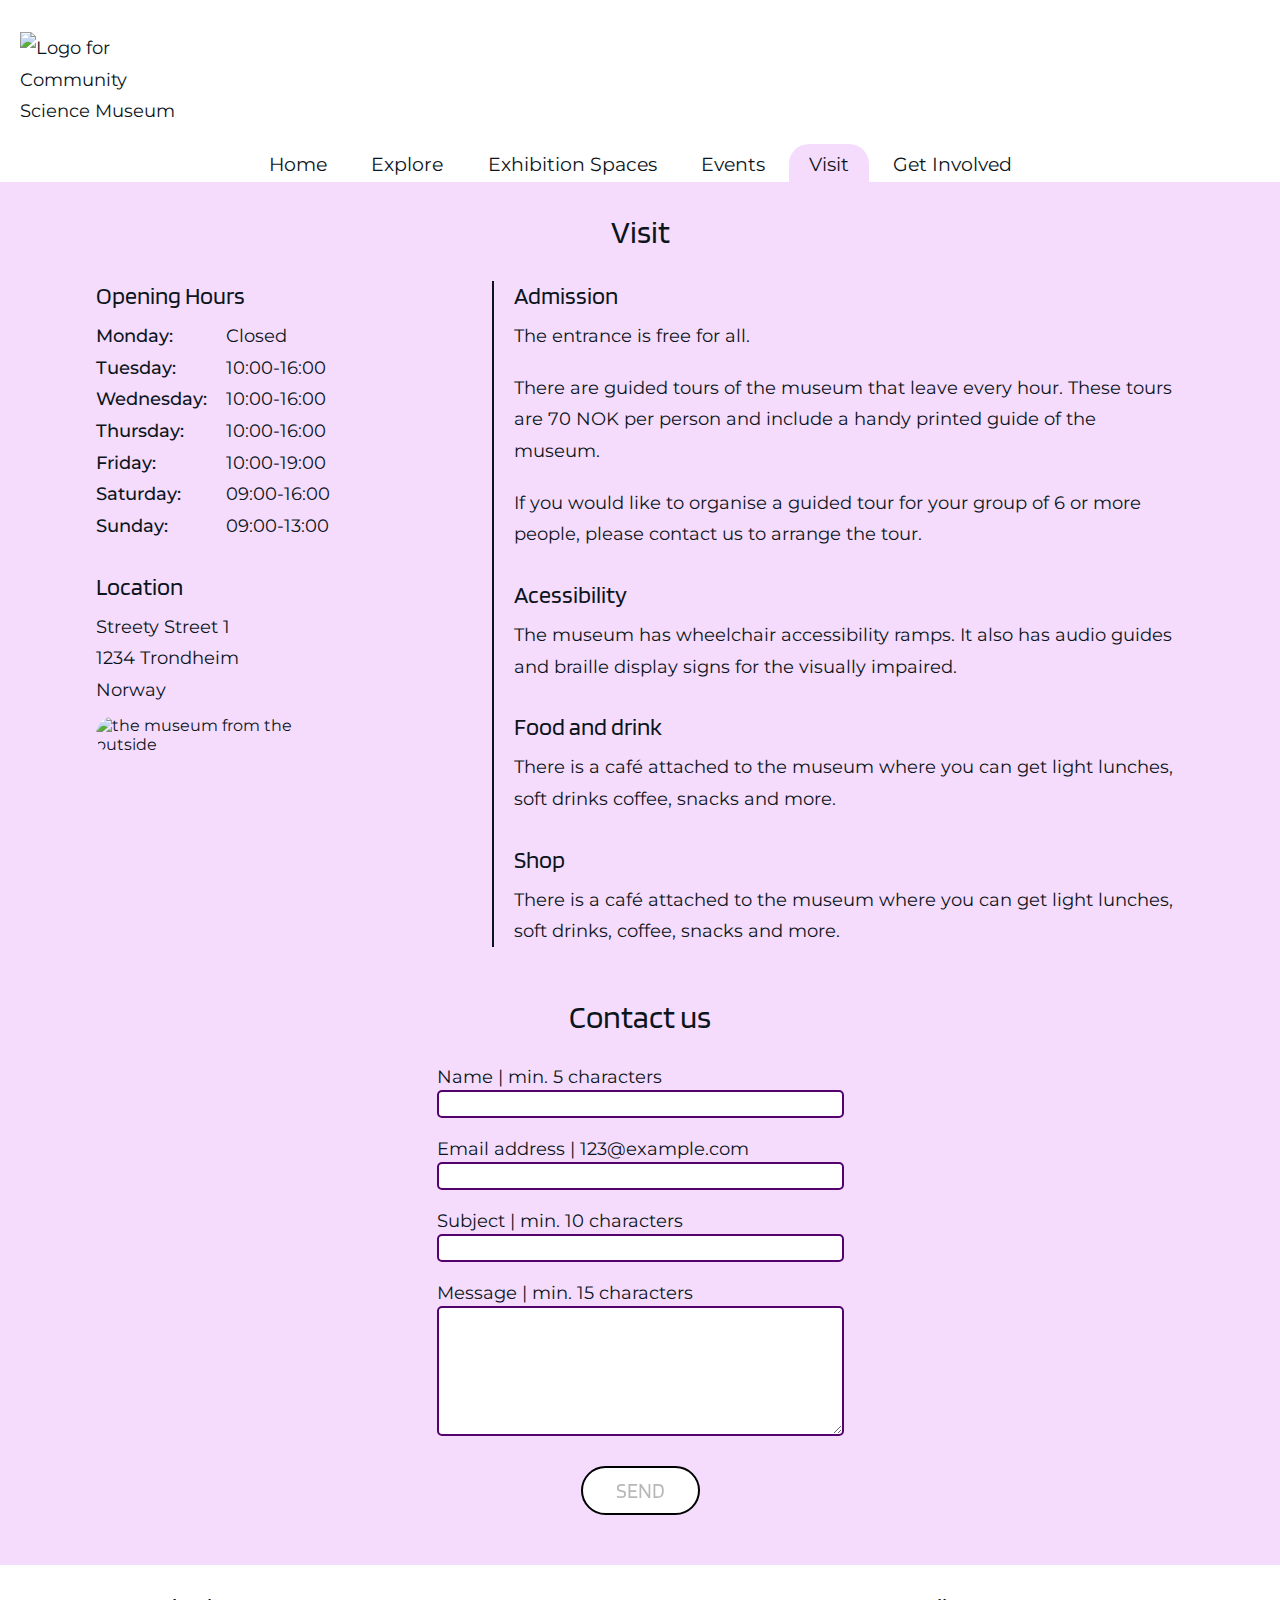
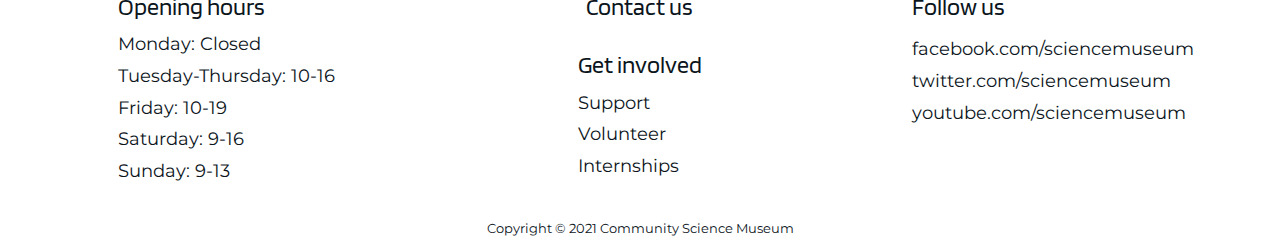
==== visit.html @ 9abbecec "smol edits" ====
<!DOCTYPE html>
<html lang="en">

<head>
  <meta charset="UTF-8">
  <meta name="viewport" content="width=device-width, initial-scale=1.0">
  <meta name="description"
    content="Community Science Museum - Come visit us">
  <script src="https://kit.fontawesome.com/96bb08a331.js"
    crossorigin="anonymous"></script>
  <link rel="preconnect" href="https://fonts.googleapis.com">
  <link rel="preconnect" href="https://fonts.gstatic.com" crossorigin>
  <link
    href="https://fonts.googleapis.com/css2?family=Blinker:wght@200;300;400;600;700&family=Montserrat:ital,wght@0,300;0,400;0,500;0,600;1,300&display=swap"
    rel="stylesheet">
  <link href="css/visit.css" rel="stylesheet">
  <link href="css/imports/global_medium_screen.css" rel="stylesheet">
  <link href="css/imports/global_small_screen.css" rel="stylesheet">
  <title>Community Science Museum | Visit</title>
</head>

<body>
  <header>
    <div>
      <a href="index.html"><img src="images/logo.png"
          alt="Logo for Community Science Museum" class="logo-desktop"></a>
      <a href="index.html"><img src="images/logo_smaller_screen.png"
          alt="Logo for Community Science Museum" class="logo-smaller"></a>
    </div>
    <button class="hamb-menu" id="hamburger-menu"><i
        class="fas fa-bars"></i></button>

    <nav class="navbar">
      <ul>
        <li class="nav-home"><a href="index.html">Home</a></li>
        <li class="nav-explore"><a href="explore.html">Explore</a>
        </li>
        <li class="nav-exhib-space"><a
            href="exhibition_spaces.html">Exhibition Spaces</a></li>
        <li class="nav-events"><a href="events.html">Events</a></li>
        <li class="nav-visit active"><a href="visit.html">Visit</a></li>
        <li class="nav-get-involved"><a href="get_involved.html">Get
            Involved</a></li>
        <li class="nav-contact active"><a href="visit.html#contact"
            class="contact-nav-sm">Contact</a>
        </li>
      </ul>
    </nav>
  </header>

  <main>
    <h1>Visit</h1>
    <div class="top">
      <section class="left-side">
        <div>
          <h2>Opening Hours</h2>
          <div class="hours">
            <div class="day">
              <p>Monday:</p>
              <p>Tuesday:</p>
              <p>Wednesday:</p>
              <p>Thursday:</p>
              <p>Friday:</p>
              <p>Saturday:</p>
              <p>Sunday:</p>
            </div>
            <div class="time">
              <p>Closed</p>
              <p>10:00-16:00</p>
              <p>10:00-16:00</p>
              <p>10:00-16:00</p>
              <p>10:00-19:00</p>
              <p>09:00-16:00</p>
              <p>09:00-13:00</p>
            </div>
          </div>
        </div>
        <div>
          <h2>Location</h2>
          <p>Streety Street 1</p>
          <p>1234 Trondheim</p>
          <p>Norway</p>
          <img src="images/museum_outside.jpg"
            alt="the museum from the outside">
        </div>
      </section>
      <section class="right-side">
        <div>
          <h2>Admission</h2>
          <p>The entrance is free for all. </p>
          <p class="p2">There are guided tours of the museum that leave
            every hour. These tours are 70 NOK per person
            and include a
            handy printed guide of the museum. </p>
          <p class="p3">If you would like to organise a guided tour for
            your group of 6 or more people, please contact
            us to
            arrange
            the tour.</p>
        </div>
        <div>
          <h2>Acessibility</h2>
          <p class="p1">The museum has wheelchair accessibility ramps. It
            also has audio guides and braille display
            signs for the
            visually impaired.</p>
        </div>
        <div>
          <h2>Food and drink</h2>
          <p class="p1">There is a café attached to the museum where you
            can get light lunches, soft drinks coffee,
            snacks and
            more.</p>
        </div>
        <h2>Shop</h2>
        <p>There is a café attached to the museum where you can get light
          lunches, soft drinks, coffee,
          snacks and more.
        </p>
      </section>
    </div>

    <section class="contact" id="contact">
      <h2 class="contact-heading">Contact us</h2>

      <form id="form">
        <div>
          <label class="form-label">
            <span>Name | min. 5 characters</span>
            <input type="text" name="name" id="name">
          </label>
          <div class="form-error nameError">*Must be min. 5 characters
          </div>
        </div>

        <div>
          <label class="form-label">
            <span>Email address | 123@example.com</span>
            <input type="email" name="email" id="email">
          </label>
          <div class="form-error emailError">*Please enter a valid email
            address</div>
        </div>

        <div>
          <label class="form-label">
            <span>Subject | min. 10 characters</span>
            <input type="text" name="subject" id="subject">
          </label>
          <div class="form-error subjectError">*Must be min. 10 characters
          </div>
        </div>

        <div>
          <label class="form-label">
            <span>Message | min. 15 characters</span>
            <textarea name="message" id="message" rows="6"></textarea>
          </label>
          <div class="form-error messageError">*Must be min. 15 characters
          </div>
        </div>
        <button type="submit" class="button submit" disabled>Send</button>
      </form>
    </section>

  </main>

  <footer>
    <div class="footer-content">
      <section class="left">
        <a href="visit.html" class="hours">Opening hours</a>
        <p>Monday: Closed</p>
        <p>Tuesday-Thursday: 10-16</p>
        <p>Friday: 10-19</p>
        <p>Saturday: 9-16</p>
        <p>Sunday: 9-13</p>
      </section>
      <section class="middle">
        <a href="#contact" class="contact">Contact us</a>
        <div>
          <a href="get_involved.html#involved" class="involve">Get
            involved</a>
          <ul>
            <li><a href="get_involved.html#support">Support</a></li>
            <li><a href="get_involved.html#volunteer">Volunteer</a></li>
            <li><a href="get_involved.html#internship">Internships</a></li>
          </ul>
        </div>
      </section>
      <section class="right">
        <p class="follow">Follow us</p>
        <p>facebook.com/sciencemuseum</p>
        <p>twitter.com/sciencemuseum</p>
        <p>youtube.com/sciencemuseum</p>
      </section>
    </div>
    <p class="copy">Copyright &copy; 2021 Community Science Museum</p>
  </footer>

  <script src="js/global.js"></script>
  <script src="js/contact.js"></script>
</body>

</html>
---- css/visit.css ----
@import "imports/typography.css";
@import "imports/global_styles.css";

header {
  grid-area: header;
}

main {
  grid-area: main;
  background-color: var(--bg-pink);
}

footer {
  grid-area: footer;
}

body {
  display: grid;
  grid-template-areas:
  'header'
  'main'
  'footer';
  margin: 0px;
}

main {
  padding-bottom: 50px;
}

/*top*/
.top {
  display: grid;
  grid-template-columns: 1fr 2fr;
  grid-gap: 50px;
  width: 70%;
  margin: 0 auto;
}

h2 {
  margin-bottom: 10px;
}

main .left-side img {
  max-width: 250px;
  margin-top: 10px;
}

main .hours {
  display: grid;
  grid-template-columns: 0.6fr 1fr;
  justify-content: left;
}

.day p {
  font-weight: 500;
}

.p1, .p3, main .hours {
  margin-bottom: 30px;
}

.p2 {
  margin: 20px 0px;
}

.right-side {
  border-left: 2px solid var(--black);
  padding-left: 20px;
  height: fit-content;
  height: -moz-fit-content;
}

/*bottom / contact form*/

.contact {
  display: grid;
  justify-content: center;
}

.contact-heading {
  text-align: center;
  margin-top: 50px;
}

.form-label {
  display: grid;
}

input, textarea {
  width: 25rem;
  border: 2px solid var(--purple-box);
  border-radius: 5px;
  padding: 0 0 0 3px;
}

input {
  height: 1.5rem;
}

span {
  margin: 20px 0 3px 0;
}

.form-error {
  color: rgb(145, 6, 6);
  margin-top: 5px;
}

.form-error, .submit {
  font-weight: 500;
}

.submit {
  display: block;
  margin: 30px auto 0 auto;
}

@media only screen and (max-width: 1300px) {
  .top {
    width: 85%;
  }
}

@media only screen and (max-width: 1150px) {
  .top {
    width: 95%;
  }

  main {
    padding: 0px 70px 50px 70px;
  }

  main .left-side img {
    max-width: 200px;
  }

  .right-side {
    height: 100%;
  }

  .contact-heading {
    margin-top: 40px;
  }

  .left-side .time {
    justify-self: center;
  }
}

@media only screen and (max-width: 900px) {
  main {
    padding: 0px 20px 50px 20px;
  }

  .top {
    grid-template-columns: 1fr;
    gap: 0px;
  }

  .left-side {
    display: grid;
    grid-template-columns: 1fr 1fr;
    justify-items: center;
    gap: 30px;
  }

  .hours {
    gap: 20px;
  }

  .right-side {
    border: none;
    margin-top: 20px;
    padding: 0px;
  }

  main .left-side img {
    max-width: 150px;
  }
}

@media only screen and (max-width: 500px) {
  input, textarea {
    width: 100%;
  }

  h2 {
    font-size: 1.3em;
  }

  .left-side {
    grid-template-columns: 1fr;
    justify-items: start;
    gap: 0px;
    margin: auto;
  }

  .contact label, form p, .requirement {
    font-size: 0.9em;
  }
}
---- css/imports/global_medium_screen.css ----
@media only screen and (max-width: 900px) {

  #hamburger-menu, nav .nav-contact, .logo-smaller {
    display: block;
  }

  nav, .bar, .logo-desktop {
    display: none;
  }

  /*header / nav*/
  header {
    display: grid;
    grid-template-columns: 1fr auto;
    position: relative;
  }

  .logo-smaller {
    width: 50%;
    margin: 20px auto;
  }

  #hamburger-menu {
    border-style: none;
    padding-right: 20px;
  }

  .navbar {
    position: absolute;
    right: 0;
    top: 0;
  }

  .fa-bars, .fa-times {
    margin: 0px 0px 5px 20px;
  }

  .fa-bars {
    font-size: 1.8rem;
  }

  .fa-times {
    font-size: 2.2rem;
  }

  nav ul {
    display: flex;
    flex-direction: column;
    background-color: white;
  }

  nav li {
    text-align: right;
    margin: 0px;
    padding: 10px 30px;
  }

  nav li:nth-child(odd) {
    background-color: var(--white);
  }

  nav .active {
    border-radius: 0;
    font-weight: 600;
  }

  h1 {
    font-size: 1.8em;
  }

  /*footer*/
  .footer-content {
    grid-template-columns: 1.5fr 1fr;
    grid-gap: 20px;
    margin-left: 30px;
  }

  .left, .middle, .right {
    justify-self: start;
  }

  .left .hours, .middle .contact,
  .middle .involve, .follow {
    font-size: 1.4em;
  }

  .middle ul a {
    font-size: 1em;
  }
}
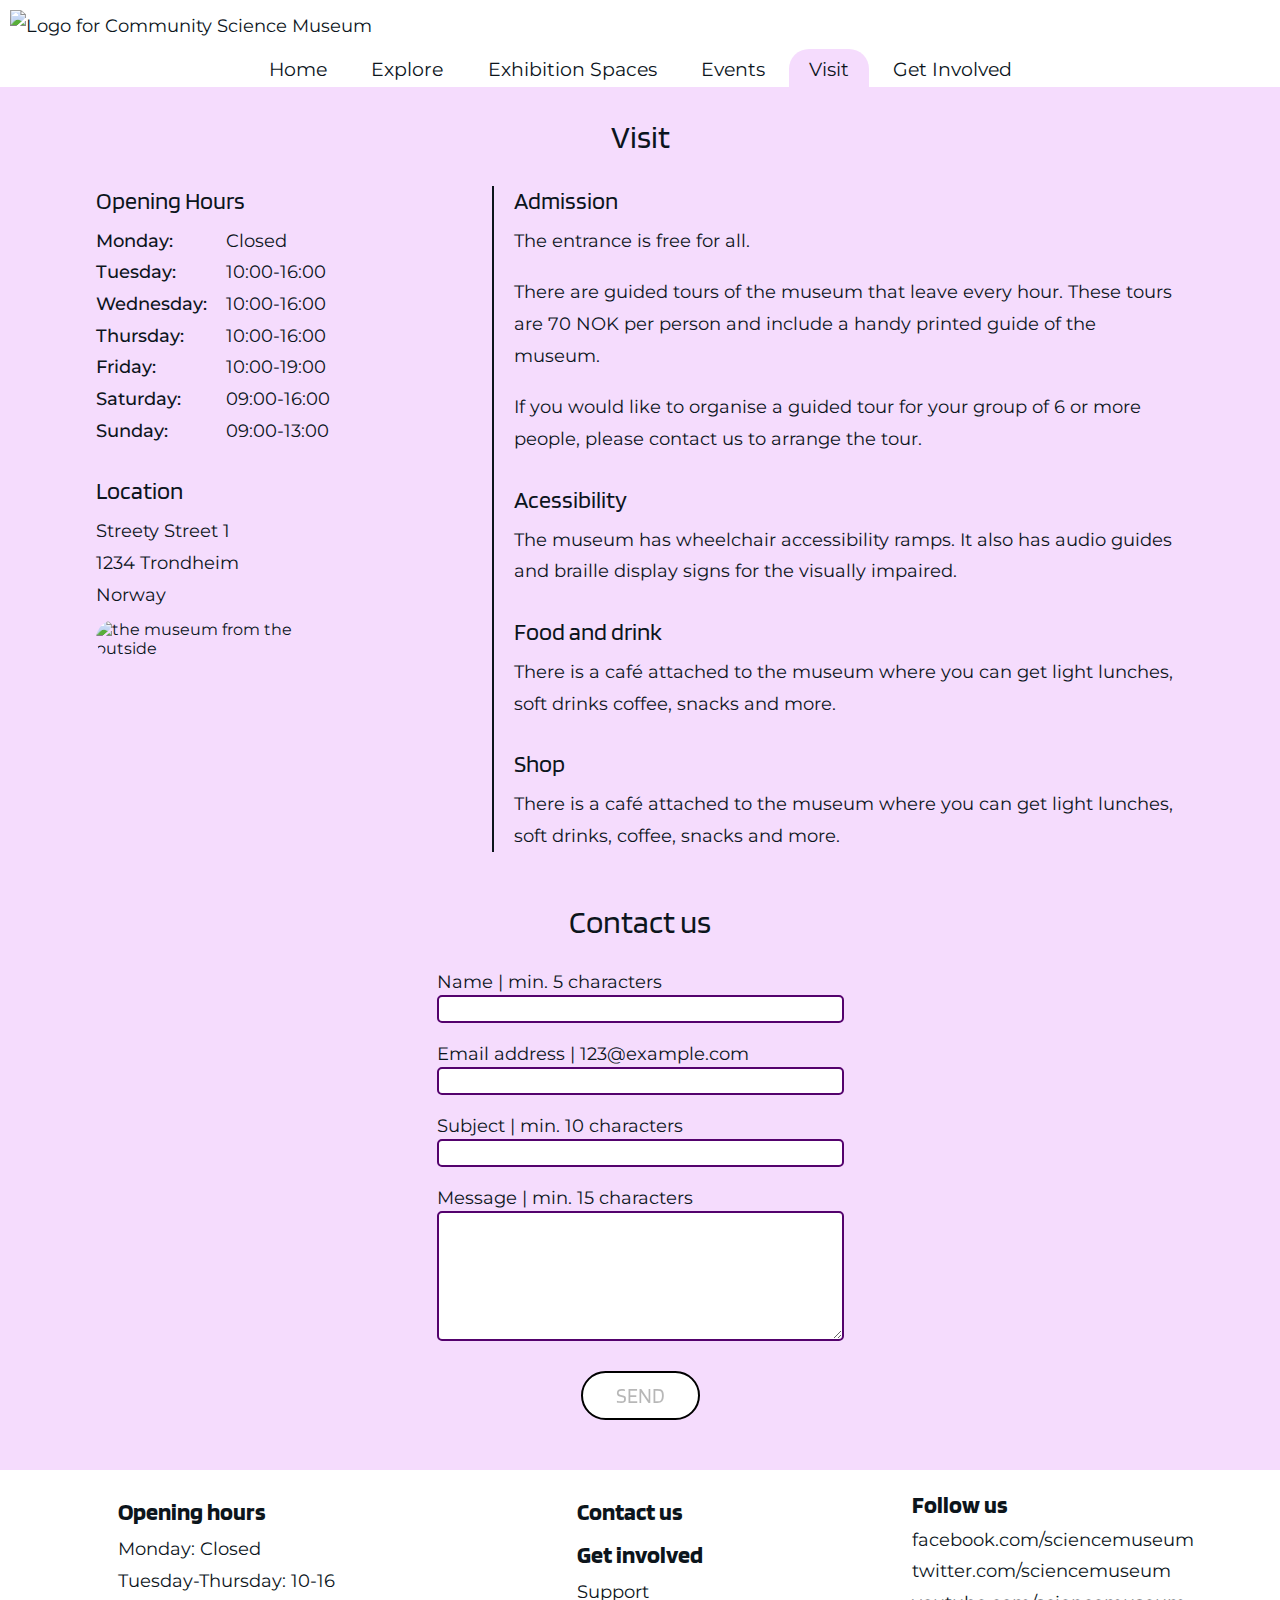
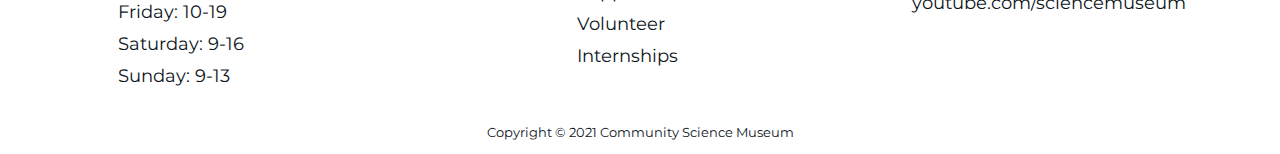
==== commit a7b72b43: "finished?" ====
--- a/visit.html
+++ b/visit.html
@@ -21,12 +21,8 @@
 
 <body>
   <header>
-    <div>
-      <a href="index.html"><img src="images/logo.png"
-          alt="Logo for Community Science Museum" class="logo-desktop"></a>
-      <a href="index.html"><img src="images/logo_smaller_screen.png"
-          alt="Logo for Community Science Museum" class="logo-smaller"></a>
-    </div>
+    <a href="index.html"><img src="images/logo-csm.png"
+        alt="Logo for Community Science Museum" class="logo"></a>
     <button class="hamb-menu" id="hamburger-menu"><i
         class="fas fa-bars"></i></button>
 
@@ -120,7 +116,7 @@
       </section>
     </div>
 
-    <section class="contact" id="contact">
+    <section class="contact-form" id="contact-form">
       <h2 class="contact-heading">Contact us</h2>
 
       <form id="form">
@@ -168,30 +164,33 @@
   <footer>
     <div class="footer-content">
       <section class="left">
-        <a href="visit.html" class="hours">Opening hours</a>
+        <h4><a href="visit.html" class="hours">Opening hours</a></h4>
         <p>Monday: Closed</p>
         <p>Tuesday-Thursday: 10-16</p>
         <p>Friday: 10-19</p>
         <p>Saturday: 9-16</p>
         <p>Sunday: 9-13</p>
       </section>
-      <section class="middle">
-        <a href="#contact" class="contact">Contact us</a>
-        <div>
-          <a href="get_involved.html#involved" class="involve">Get
-            involved</a>
+      <div class="middle">
+        <section>
+          <h4><a href="visit.html#contact" class="contact">Contact us</a>
+          </h4>
+        </section>
+        <section>
+          <h4><a href="get_involved.html#involved" class="involve">Get
+              involved</a></h4>
           <ul>
             <li><a href="get_involved.html#support">Support</a></li>
             <li><a href="get_involved.html#volunteer">Volunteer</a></li>
             <li><a href="get_involved.html#internship">Internships</a></li>
           </ul>
-        </div>
-      </section>
+        </section>
+      </div>
       <section class="right">
-        <p class="follow">Follow us</p>
-        <p>facebook.com/sciencemuseum</p>
-        <p>twitter.com/sciencemuseum</p>
-        <p>youtube.com/sciencemuseum</p>
+        <h4 class="follow">Follow us</h4>
+        <a href="#">facebook.com/sciencemuseum</a>
+        <a href="#">twitter.com/sciencemuseum</a>
+        <a href="#">youtube.com/sciencemuseum</a>
       </section>
     </div>
     <p class="copy">Copyright &copy; 2021 Community Science Museum</p>
--- a/css/visit.css
+++ b/css/visit.css
@@ -3,6 +3,10 @@
 
 header {
   grid-area: header;
+}
+
+nav {
+  grid-area: nav;
 }
 
 main {
@@ -18,6 +22,7 @@
   display: grid;
   grid-template-areas:
   'header'
+  'nav'
   'main'
   'footer';
   margin: 0px;
@@ -72,7 +77,7 @@
 
 /*bottom / contact form*/
 
-.contact {
+.contact-form {
   display: grid;
   justify-content: center;
 }
@@ -195,7 +200,7 @@
     margin: auto;
   }
 
-  .contact label, form p, .requirement {
+  .contact-form label, form p, .requirement {
     font-size: 0.9em;
   }
 }--- a/css/imports/global_medium_screen.css
+++ b/css/imports/global_medium_screen.css
@@ -1,10 +1,10 @@
 @media only screen and (max-width: 900px) {
 
-  #hamburger-menu, nav .nav-contact, .logo-smaller {
+  #hamburger-menu, nav .nav-contact {
     display: block;
   }
 
-  nav, .bar, .logo-desktop {
+  nav, .bar {
     display: none;
   }
 
@@ -13,9 +13,10 @@
     display: grid;
     grid-template-columns: 1fr auto;
     position: relative;
+    background-image: none;
   }
 
-  .logo-smaller {
+  .logo {
     width: 50%;
     margin: 20px auto;
   }
@@ -79,11 +80,6 @@
     justify-self: start;
   }
 
-  .left .hours, .middle .contact,
-  .middle .involve, .follow {
-    font-size: 1.4em;
-  }
-
   .middle ul a {
     font-size: 1em;
   }
